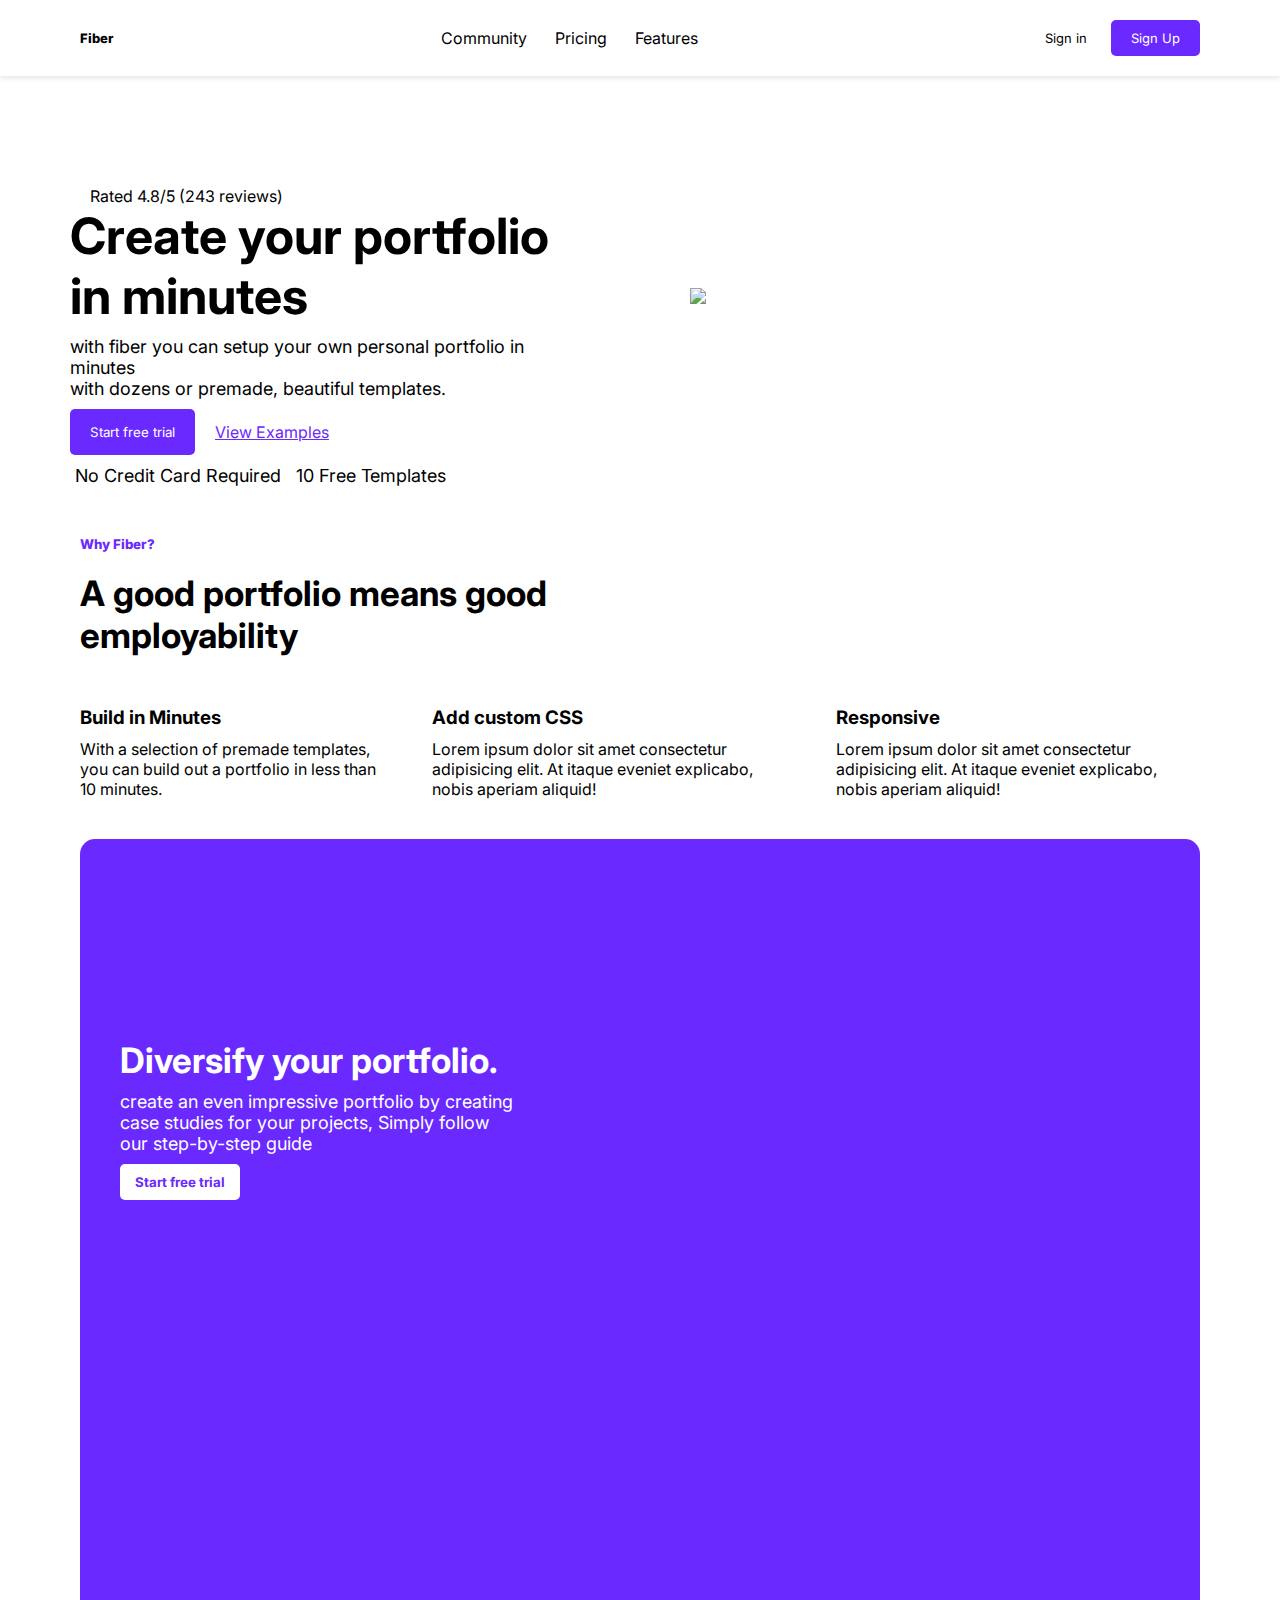
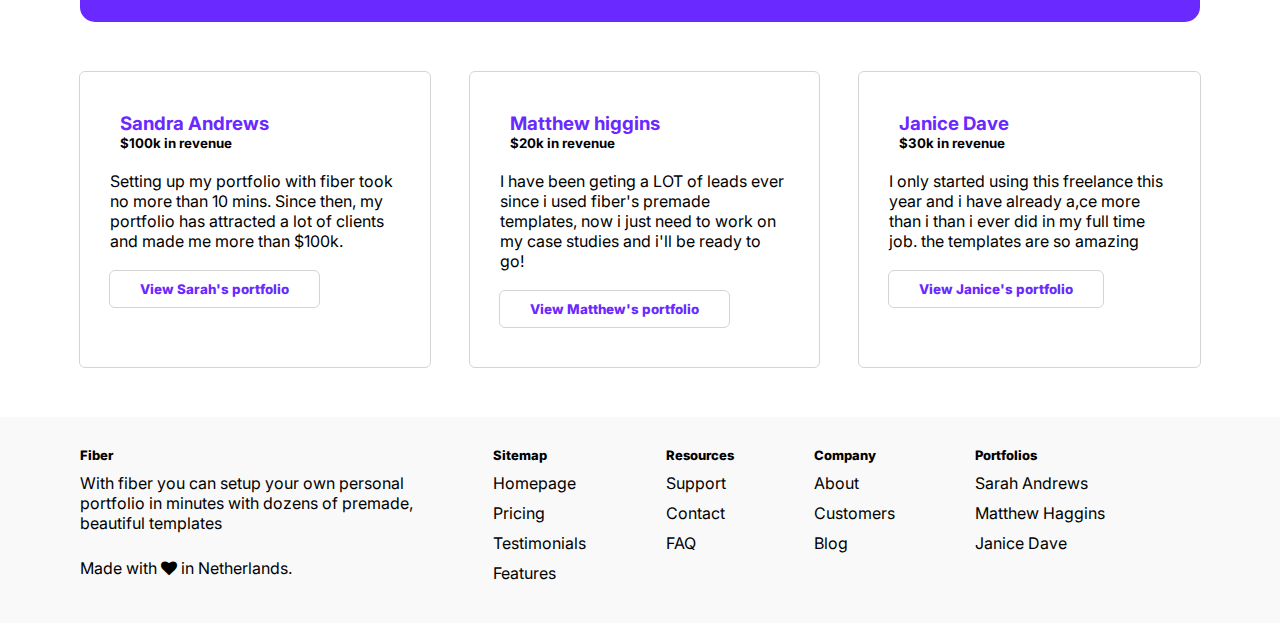
==== index.html @ 01042865 "Add files via upload" ====
<!DOCTYPE html>
<html lang="en">
<head>
    <meta charset="UTF-8">
    <meta name="viewport" content="width=device-width, initial-scale=1.0">
    <link rel="stylesheet" href="https://stackpath.bootstrapcdn.com/font-awesome/4.7.0/css/font-awesome.min.css">

    <link rel="preconnect" href="https://fonts.googleapis.com">
<link rel="preconnect" href="https://fonts.gstatic.com" crossorigin>
<link href="https://fonts.googleapis.com/css2?family=Inter:ital,opsz,wght@0,14..32,100..900;1,14..32,100..900&display=swap" rel="stylesheet">


<!-- <style>
    @import url('https://fonts.googleapis.com/css2?family=Inter:ital,opsz,wght@0,14..32,100..900;1,14..32,100..900&display=swap');
    </style> -->
    
    <title>CSS Web Ass</title>
    <link rel="stylesheet" href="style.css">
</head>
<body>
    <header>
        <nav class="navbar">            
                <a href="###" class="logo">Fiber</a>
                <div class="nav-links">
                    <ul>
                        <li><a href="">Community</a></li>
                        <li><a href="">Pricing</a></li>
                        <li><a href="">Features</a></li>
                    </ul>                  
                </div>
                <div class="nav-buttons">
                    <button class="signin">Sign in</button>
                    <button class="signup">Sign Up</button>
                </div>
                <div class="bar">
                    <i class="fa fa-bars"></i>
                    
                </div>
    
        
        </nav>

    </header>
    
    <!-- Navigation Bar End -->

    <!-- section 1 -->
     <section class="about">
        <div class="Lside">
            <div class="rating">
                <img src="../Assets/star.svg" alt="">
                <img src="../Assets/star.svg" alt="">
                <img src="../Assets/star.svg" alt="">
                <img src="../Assets/star.svg" alt="">
                <img src="../Assets/star.svg" alt="">
                Rated 4.8/5 (243 reviews)
                    
            </div>        
                <h1>Create your portfolio in minutes</h1>
                <p>with fiber you can setup your own personal portfolio in minutes<br>with dozens or premade, beautiful templates.</p>
                <div class="Abtn">
                    <button class="freetrail">Start free trial</button>
                <a href="###" class="VExaples">View Examples</a>
                </div>
                
                <div class="tickmark">
                    <span class="tk"><img src="../Assets/Checkmark.svg" alt=""> No Credit Card Required</span>

                    <span class="tk"><img src="../Assets/Checkmark.svg" alt=""> 10 Free Templates</span>
                    </div>
        </div>
        

        <div class="Rside">
                <img src="images/hero-Illustration.png">
        </div>
        

     </section>

     <!-- section 2 -->
     <section class="why">
            <h5>Why Fiber?</h5>
            <h1>A good portfolio means  good employability</h1>
            <div class="features">
                <div>
                    <img src="../Assets/time.svg" alt="">                
                        <h3>Build in Minutes</h3>
                        <p>With a selection of premade templates, you can build out a portfolio in less than 10 minutes.</p>
                </div>

                <div>
                    <img src="../Assets/code.svg" alt="">                     
                    <h3>Add custom CSS</h3>
                    <p>Lorem ipsum dolor sit amet consectetur adipisicing elit. At itaque eveniet explicabo, nobis aperiam aliquid!</p>
                </div>

                <div>
                    <img src="../Assets/allSizes.svg" alt="">    
                    <h3>Responsive</h3>
                    <p>Lorem ipsum dolor sit amet consectetur adipisicing elit. At itaque eveniet explicabo, nobis aperiam aliquid!</p>
                </div>

            </div>

     </section>

     <!-- section 3 -->
     <section class="diversify">
        <div class="dLside">
                <h1>Diversify your portfolio.</h1>
                <p>create an even impressive portfolio by creating case studies for your projects, Simply follow our step-by-step guide</p>

                <button>Start free trial</button>       
        </div>

        <div class="dRside">
            <img src="images/Page Image.png" alt="">    
        </div>

     </section>

     <!-- section 4 -->
     <section class="testimonials">
        <div class="users">
            <div class="top">
                <img src="../Assets/User Avatar.svg" alt="">
                <div class="det">
                    <h3>Sandra Andrews</h3>
                    <h5>$100k in revenue</h5>
                </div>                
                
            </div>     

            <p>Setting up my portfolio with fiber took no more than 10 mins. Since then, my portfolio has attracted a lot of clients and made me more than $100k.</p>
            <button>View Sarah's portfolio</button>
            
        </div>

        <div class="users">
            <div class="top">
                <img src="../Assets/User Avatar 2.svg" alt="">
                <div class="det">
                    <h3>Matthew higgins</h3>
                    <h5>$20k in revenue</h5>
                </div>
                
            </div>
            

            <p>I have been geting a LOT of leads ever since i used  fiber's premade templates, now i just need to work on my case studies and i'll be ready to go!</p>
            <button>View Matthew's portfolio</button>
            
        </div>

        <div class="users">
            <div class="top">
                <img src="../Assets/User Avatar 32.svg" alt="">
                <div class="det">
                    <h3>Janice Dave</h3>
                    <h5>$30k in revenue</h5>
                </div>              
            </div>            

            <p>I only started using this freelance this year and i have  already a,ce more than i than i ever did in my full time job. the templates are so amazing</p>
            <button>View Janice's portfolio</button>
        </div>

     </section>

          <!-- section 5 -->
    <section class="footer">
    <div class="col">
        <h5>Fiber</h5>
        <p>With fiber you can setup your own personal
            <br> portfolio in minutes with dozens of premade,<br> beautiful templates</p>
        
        Made with <i class="fa fa-heart"></i> in Netherlands.        
    </div>

    <div class="col">
        <h5>Sitemap</h5>
        <ul>
            <li>Homepage</li>
            <li>Pricing</li>
            <li>Testimonials</li>
            <li>Features</li>
        </ul>      
    </div>

    <div class="col">
        <h5>Resources</h5>
        <ul>
            <li>Support</li>
            <li>Contact</li>
            <li>FAQ</li>
        </ul>      
    </div>

    <div class="col">
        <h5>Company</h5>
        <ul>
            <li>About</li>
            <li>Customers</li>
            <li>Blog</li>
        </ul>      
    </div>

    <div class="col">
        <h5>Portfolios</h5>
        <ul>
            <li>Sarah Andrews</li>
            <li>Matthew Haggins</li>
            <li>Janice Dave</li>
        </ul>      
    </div>
</section>
    
</body>
</html>
---- style.css ----
*{
    margin: 0;
    padding: 0;
    /* font-family: Arial, Helvetica, sans-serif; */



  font-family: "Inter", sans-serif;
  /* font-optical-sizing: auto;
  font-weight: <weight>;
  font-style: normal; */
}

/* Nav   bar */

.navbar{
    display: flex;
    justify-content: space-between;
    align-items: center;
    padding: 20px 80px;
    background-color: #fff;
    box-shadow: 0px 2px 5px rgba(0, 0, 0, 0.1);
    
}
.logo{
    font-size: small;
    font-weight: 800;
    text-decoration: none;
    color: inherit;

}
/* .nav-links{
    flex: 1;
    text-align: right;
} */
.nav-links ul li{
    list-style: none;
    display: inline-flex;
    padding: 8px 12px;
    position: relative;
    /* background-color: yellow;    */
}
.nav-links ul li a{
    text-decoration: none;
    color: inherit;

}
.nav-buttons button{
    padding: 10px 20px;
    border-radius: 5px;
    cursor: pointer;
    border: none;
    font-size: small ;
}
.signin{
    background: transparent;
    color: black;
    
}
.signup{ 
    background-color: #6a29ff;
    color: white;   
    
}
.signup:hover{ 
    background-color: #5a20e0; 
    
}
.signin{
    background: transparent;
}
.bar{
    display: none;
}

.Abtn{
    display: flex;
    /* flex-wrap: wrap; */
    /* flex-direction: row; */
    align-items: center;
}

.freetrail{
    border: none;
    color: white;
    background-color: #6a29ff;
    padding: 15px 20px;
    border-radius: 5px;
    margin-right: 20px;
    /* flex: 50%; */
}
.freetrail:hover{
    background-color: #5a20e0;
    cursor: pointer;
}

.VExaples{
    color: #6a29ff;
    /* flex: 50%; */
}

.VExaples:hover{
    color: #1b0550;
    /* flex: 50%; */
}


@media (max-width:700px){
    .nav-buttons{
        display: none;    
    }
    .nav-links{
        display: none;
    }
    .bar{
        display: block;
    }
    .Abtn{
        flex-direction: column;
        align-items: stretch;
    
    }
    /* .freetrail {
        flex: 1;
        text-align: center;
    } */
    .VExaples{
        width: 150px;
        text-align: center;
        margin-left: auto;
        margin-right: auto;
        margin-top: 20px;
    }
}

/* SECTION 2 */
.about{
    margin: 20px 70px;
    /* position: relative; */
    display: flex;
    gap: 100px;
    background-color: #f9f9f9;
    background-color: white;
}


.Lside{
    /* background-color: yellow; */
    width: 80%;
    margin-top: 90px;
    

}
.Lside h1{
    font-size: 50px;
}
.Lside p{
    padding-left: 0;
    padding-top: 10px;
    padding-bottom: 10px;
    font-size: 18px;
}

.Rside{   
    /* background-color: blue; */
    /* padding-left: 0px; */
    width: 80%;
    align-items: center;
    display: flex;   
}

.Rside img{
    width: 100%;
    /* height: 100%; */
    object-fit: cover;
    
 }

@media (max-width:1100px)
{
    .navbar{
        padding: 20px 50px;
    }

    .about{
        flex-direction: column-reverse;
        /* max-width: 100%;
        width: 90%; */
        gap: 2px;
        margin: 10px 30px;
        align-items: center;
        /* background-color: blueviolet; */
        /* align-items: center; */
             
    }
    .Lside{
        padding-left: 30px;
        padding-right: 30px;
        /* align-items: center; */
        
    }
    
    .Rside{
       width: 100%;
       /* align-items: center;             */
    }
    .Lside{
        /* align-items: center; */
        margin-top: 30px;
    }
    
    
}



.tickmark{
    display: flex;
    padding-left: 0;
    padding-top: 10px;
    padding-bottom: 10px;
    font-size: 18px;
}
.tk{
    margin-right: 10px;
}

@media (max-width:700px){
    .tickmark{
        flex-direction: column;
    }
    .tk{
        margin-top: 10px;

    }
}
.why{
    padding: 20px 80px;
    /* background-color: yellow; */
}
.why h5{
    color: #6a29ff;
    font-weight: 800;
    
}
.why h1{
    color: black;
    font-weight: bolder;
    width: 45%;
    font-size: 35px;
    /* background-color: yellow; */
    margin-top: 20px;
    margin-bottom: 20px;
    
}
.features{
    display: flex;
    /* background-color: yellow; */
    gap: 40px;
}
.features h3{
    margin-top: 10px;
    margin-bottom: 10px;
}
@media(max-width:1100px){
    .why{
        padding: 20px 60px;
    }
    .features{
        flex-direction: column;
        margin: 0px 0px;
    }
}

.diversify{
    height: 87vh;
    display: flex;
    background-color: #6a29ff;
    margin: 20px 80px;
    border-radius: 15px;
}
.dLside{
    width: 50%;
    /* height: 190px; */
    color: #fff; 
    margin: 200px 40px;
   
}
/* .chk1{
    position: absolute;
    top: 50px;
    bottom:10px;
    background-color: green;
   
} */
/* .chk2{
    position: absolute;
    background-color: red;
} */
.dLside h1{
    font-size: 35px;
    
}
.dLside p{
    margin-top: 10px;
    margin-bottom: 10px;
    font-size: large;
}
.dLside button{
    padding: 10px 15px;
    border-radius: 5px;
    border: none;
    color: #6a29ff;
    background-color: white;
    font-weight: bolder;
    cursor: pointer;
}
.dLside button:hover{
    background-color: rgb(144, 84, 192);
    transition: 0.3s ease-in-out;
}
.dRside{
    width: 70%;
    margin: 80px 40px;
    /* position: relative; */    
}
.dRside img{
   width: 100%;
   /* height: 100%; */
   object-fit: cover;

}

@media (max-width:1100px)
{
    .diversify{
        flex-direction: column;
        height: fit-content;
        margin: 20px 60px;                 
    }

    .dRside{
        width: auto;
        margin-top: 25px;
        margin-bottom: 50px;       
    }

    .dLside{
        display: flex;
        flex-direction: column;
        gap: 10px;
        width: auto;
        margin-top: 50px;
        margin-bottom: 25px;

    }    
}

.testimonials{
    display: flex;
    margin: 50px 80px;
    gap: 40px;
}
.users{
    outline: 1.5px solid  rgb(216, 211, 211);
    padding: 30px;
    background-color: white;
    /* box-shadow: 0px 2px 5px rgba(0, 0, 0, 0.1); */
    display: block;
    border-radius: 5px;
}
.top{
    display: flex;
}
.det{
    margin: 10px;
}
.det h3{
    color: #6a29ff;
}
.users p{
    margin-top: 10px;
    margin-bottom: 10px;
}
.users button{
    margin-top: 10px;
    margin-bottom: 10px;
    background-color: white;
    border: none;
    outline: 1.5px solid  rgb(216, 211, 211);
    padding: 10px 30px;
    border-radius: 5px;
    color: #6a29ff;
    font-weight: 800;
}
.users button:hover{
    background-color: #1b0550;
    transition: 0.5s;
}

@media(max-width: 1100px){
    .testimonials{
        flex-direction: column;
        margin: 20px 60px;
    }
    .users{
        display: flex;
        flex-direction: column;
    }

}
.footer{
    display: flex;
    gap: 80px;
    padding: 30px 80px;
    /* background-color: rgba(248, 238, 238, 0.849); */
    background-color: #f9f9f9;
}
.col{
    display: block;
}
.col h5{
    margin-bottom: 10px;
    font-size: small;
    font-weight: 800;
    text-decoration: none;
    color: inherit;
}
.col ul li{
    list-style: none;
    margin-bottom: 10px;
}
.col p{
    margin-bottom: 25px;
}

@media(max-width: 1100px){
    .footer{
        flex-direction: column;
        gap: 30px;
        padding: 20px 60px;
    }
    .col p{
        margin-bottom: 10px;
    }
    

}
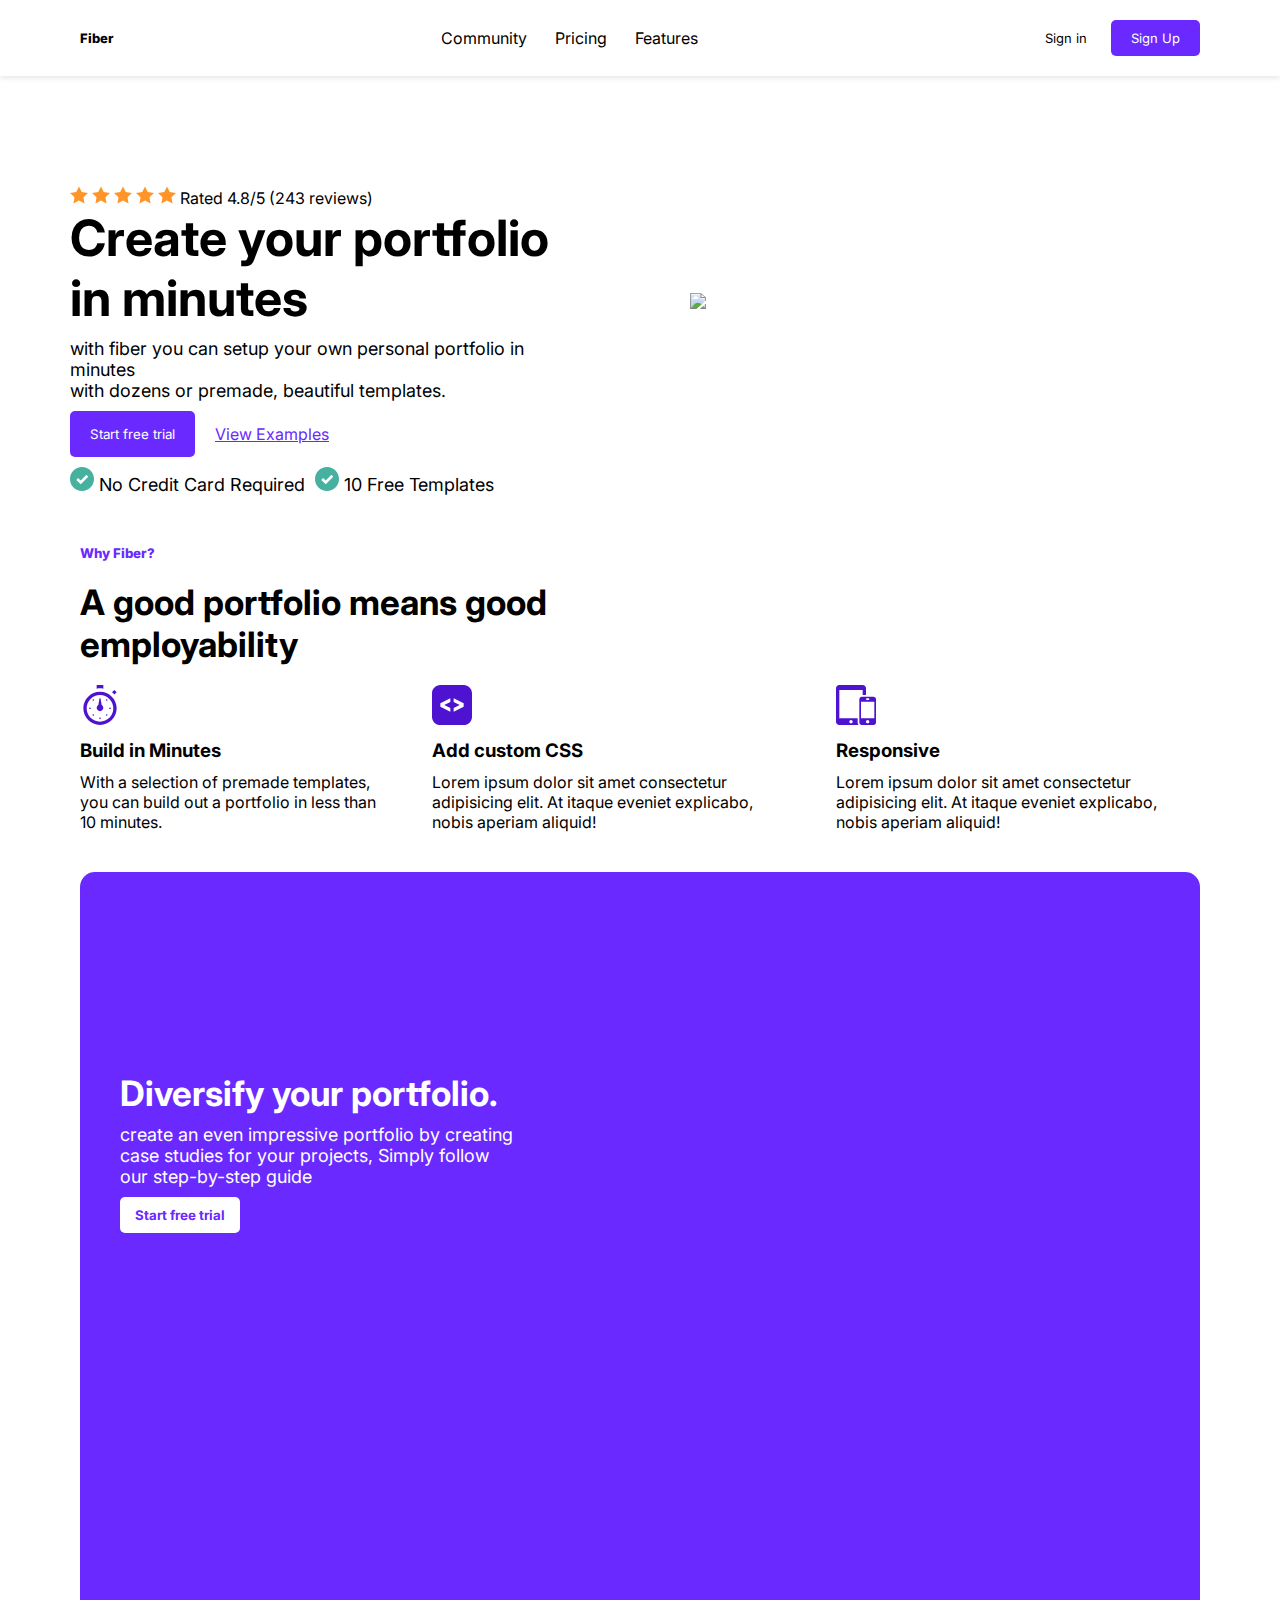
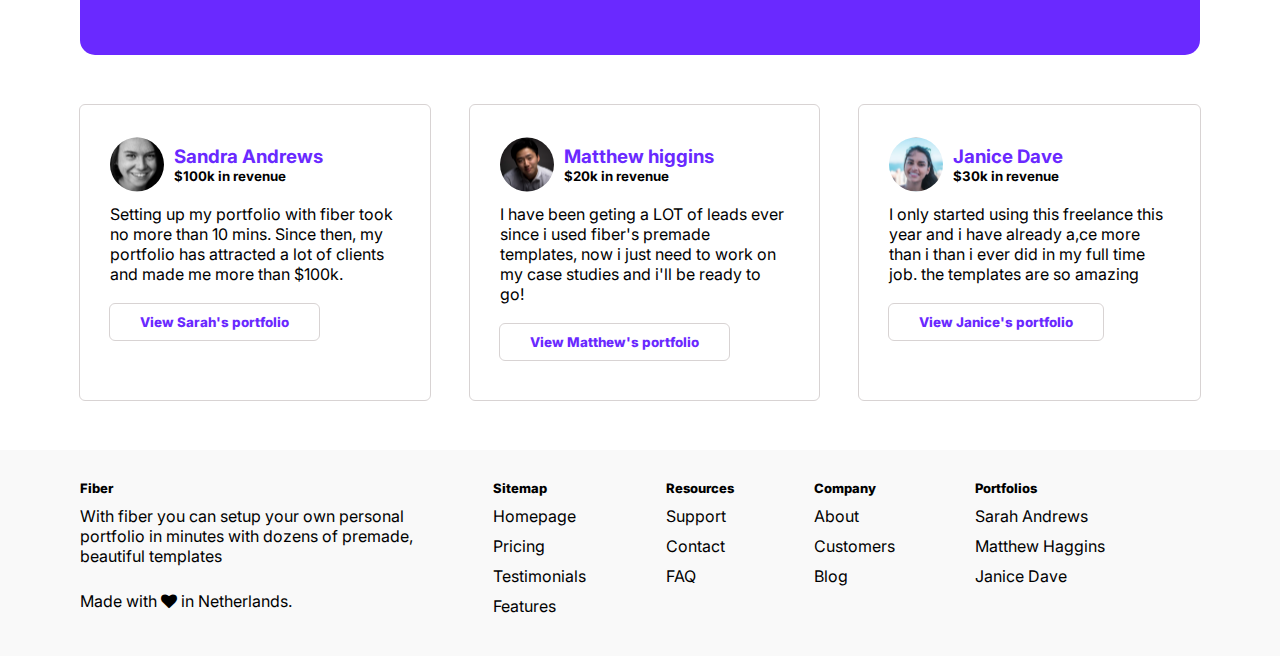
==== commit 02b65cca: "Update index.html" ====
--- a/index.html
+++ b/index.html
@@ -48,11 +48,11 @@
      <section class="about">
         <div class="Lside">
             <div class="rating">
-                <img src="../Assets/star.svg" alt="">
-                <img src="../Assets/star.svg" alt="">
-                <img src="../Assets/star.svg" alt="">
-                <img src="../Assets/star.svg" alt="">
-                <img src="../Assets/star.svg" alt="">
+                <img src="star.svg" alt="">
+                <img src="star.svg" alt="">
+                <img src="star.svg" alt="">
+                <img src="star.svg" alt="">
+                <img src="star.svg" alt="">
                 Rated 4.8/5 (243 reviews)
                     
             </div>        
@@ -64,9 +64,9 @@
                 </div>
                 
                 <div class="tickmark">
-                    <span class="tk"><img src="../Assets/Checkmark.svg" alt=""> No Credit Card Required</span>
-
-                    <span class="tk"><img src="../Assets/Checkmark.svg" alt=""> 10 Free Templates</span>
+                    <span class="tk"><img src="Checkmark.svg" alt=""> No Credit Card Required</span>
+
+                    <span class="tk"><img src="Checkmark.svg" alt=""> 10 Free Templates</span>
                     </div>
         </div>
         
@@ -84,19 +84,19 @@
             <h1>A good portfolio means  good employability</h1>
             <div class="features">
                 <div>
-                    <img src="../Assets/time.svg" alt="">                
+                    <img src="time.svg" alt="">                
                         <h3>Build in Minutes</h3>
                         <p>With a selection of premade templates, you can build out a portfolio in less than 10 minutes.</p>
                 </div>
 
                 <div>
-                    <img src="../Assets/code.svg" alt="">                     
+                    <img src="code.svg" alt="">                     
                     <h3>Add custom CSS</h3>
                     <p>Lorem ipsum dolor sit amet consectetur adipisicing elit. At itaque eveniet explicabo, nobis aperiam aliquid!</p>
                 </div>
 
                 <div>
-                    <img src="../Assets/allSizes.svg" alt="">    
+                    <img src="allSizes.svg" alt="">    
                     <h3>Responsive</h3>
                     <p>Lorem ipsum dolor sit amet consectetur adipisicing elit. At itaque eveniet explicabo, nobis aperiam aliquid!</p>
                 </div>
@@ -124,7 +124,7 @@
      <section class="testimonials">
         <div class="users">
             <div class="top">
-                <img src="../Assets/User Avatar.svg" alt="">
+                <img src="User Avatar.svg" alt="">
                 <div class="det">
                     <h3>Sandra Andrews</h3>
                     <h5>$100k in revenue</h5>
@@ -139,7 +139,7 @@
 
         <div class="users">
             <div class="top">
-                <img src="../Assets/User Avatar 2.svg" alt="">
+                <img src="User Avatar 2.svg" alt="">
                 <div class="det">
                     <h3>Matthew higgins</h3>
                     <h5>$20k in revenue</h5>
@@ -155,7 +155,7 @@
 
         <div class="users">
             <div class="top">
-                <img src="../Assets/User Avatar 32.svg" alt="">
+                <img src="User Avatar 32.svg" alt="">
                 <div class="det">
                     <h3>Janice Dave</h3>
                     <h5>$30k in revenue</h5>
@@ -217,4 +217,4 @@
 </section>
     
 </body>
-</html>+</html>
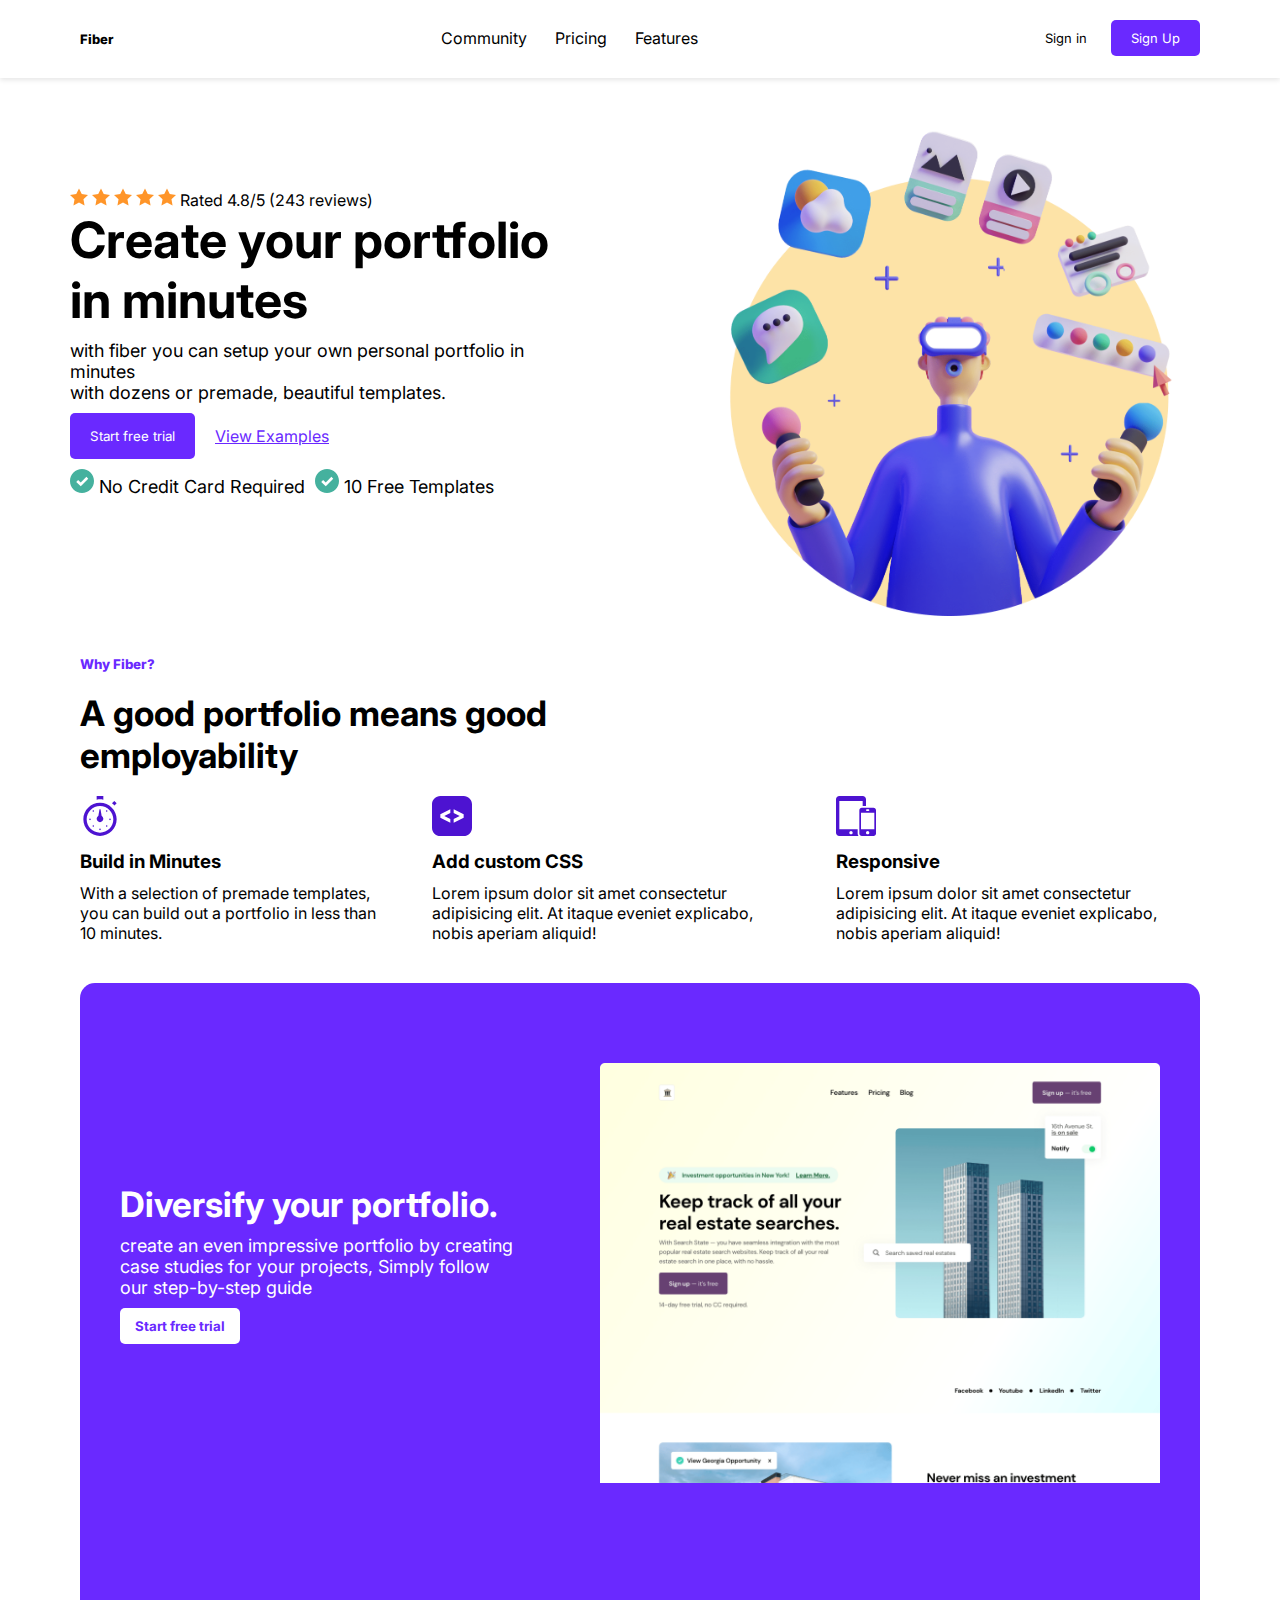
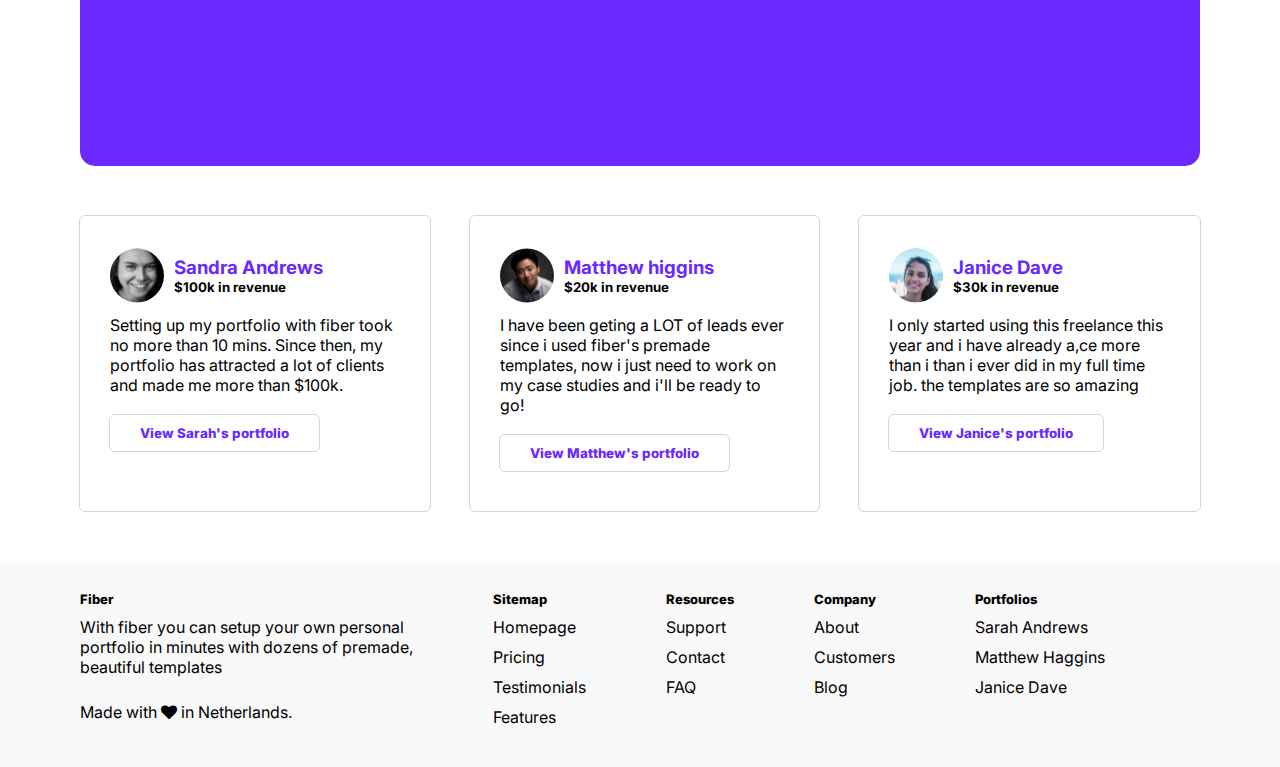
==== commit 7a9e8a53: "Add files via upload" ====
--- a/index.html
+++ b/index.html
@@ -72,7 +72,7 @@
         
 
         <div class="Rside">
-                <img src="images/hero-Illustration.png">
+                <img src="hero-Illustration.png">
         </div>
         
 
@@ -115,7 +115,7 @@
         </div>
 
         <div class="dRside">
-            <img src="images/Page Image.png" alt="">    
+            <img src="Page Image.png" alt="">    
         </div>
 
      </section>
@@ -217,4 +217,4 @@
 </section>
     
 </body>
-</html>
+</html>--- a/style.css
+++ b/style.css
@@ -28,6 +28,9 @@
     text-decoration: none;
     color: inherit;
 
+}
+.logo:hover{
+    color: #6a29ff;
 }
 /* .nav-links{
     flex: 1;
@@ -40,11 +43,27 @@
     position: relative;
     /* background-color: yellow;    */
 }
+/* .nav-links ul li:hover{
+    color: #6a29ff;
+} */
 .nav-links ul li a{
     text-decoration: none;
     color: inherit;
 
 }
+.nav-links ul li a::after{
+    content: '';
+    width: 0%;
+    height: 2px;
+    background: #6a29ff;
+    display: block;
+    margin: auto;
+    transition: 0.5s;
+}
+.nav-links ul li a:hover::after{
+    width: 100%;
+}
+
 .nav-buttons button{
     padding: 10px 20px;
     border-radius: 5px;
@@ -56,6 +75,18 @@
     background: transparent;
     color: black;
     
+}
+.signin::after{
+    content: '';
+    width: 0%;
+    height: 2px;
+    background: #6a29ff;
+    display: block;
+    margin: auto;
+    transition: 0.5s;
+}
+.signin:hover::after{
+    width: 100%;
 }
 .signup{ 
     background-color: #6a29ff;
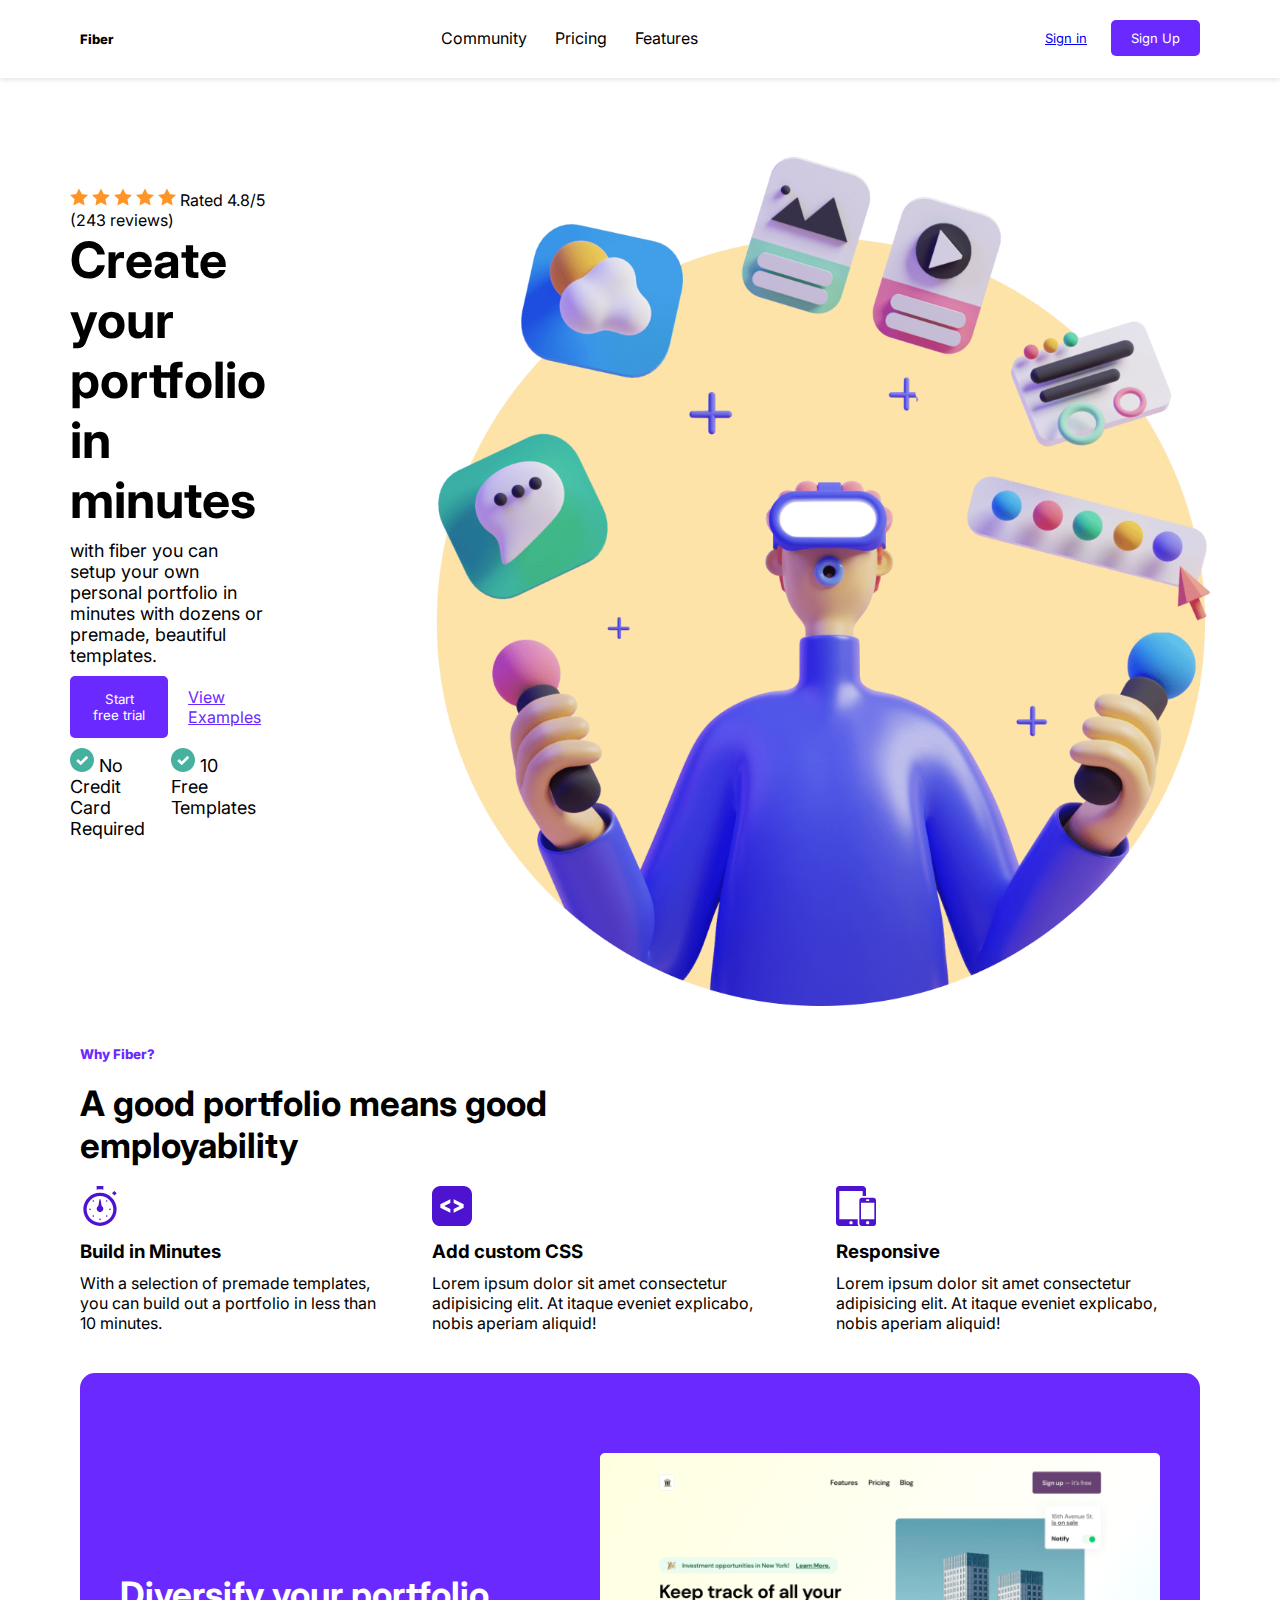
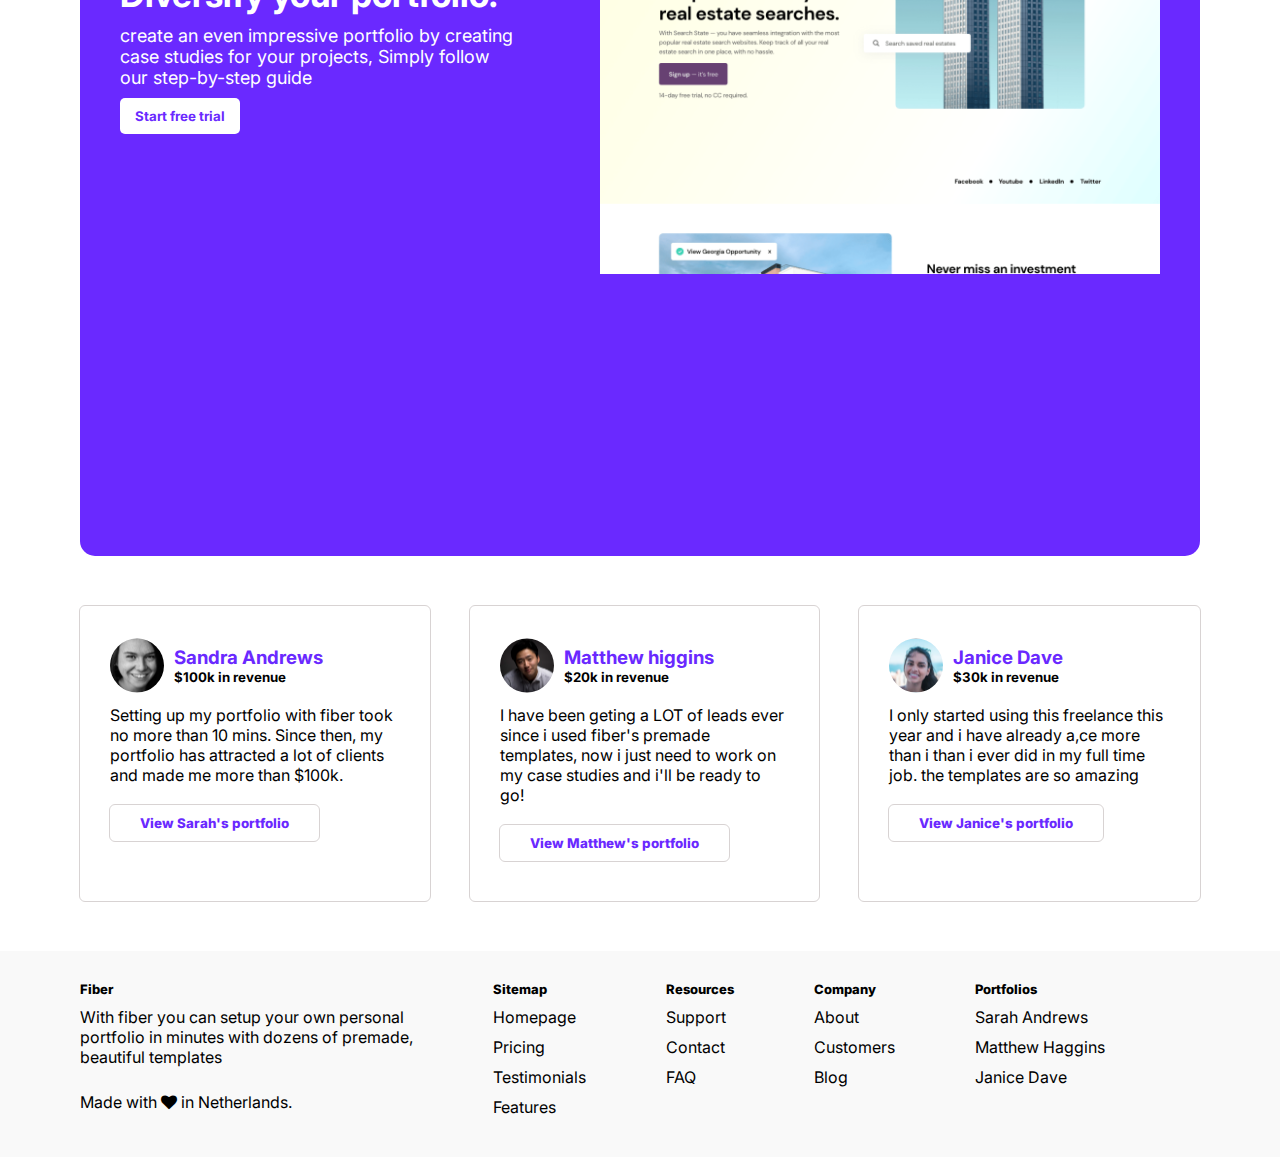
==== commit 246bc3ed: "Update index.html" ====
--- a/index.html
+++ b/index.html
@@ -29,7 +29,7 @@
                     </ul>                  
                 </div>
                 <div class="nav-buttons">
-                    <button class="signin">Sign in</button>
+                    <button class="signin"><a href="index2.html">Sign in</a></button>
                     <button class="signup">Sign Up</button>
                 </div>
                 <div class="bar">
@@ -53,33 +53,35 @@
                 <img src="star.svg" alt="">
                 <img src="star.svg" alt="">
                 <img src="star.svg" alt="">
-                Rated 4.8/5 (243 reviews)
-                    
-            </div>        
+                Rated 4.8/5 (243 reviews)                    
+            </div>
+            <div class="create">
                 <h1>Create your portfolio in minutes</h1>
-                <p>with fiber you can setup your own personal portfolio in minutes<br>with dozens or premade, beautiful templates.</p>
+                <p>with fiber you can setup your own personal portfolio in minutes with dozens or premade, beautiful templates.</p>
                 <div class="Abtn">
                     <button class="freetrail">Start free trial</button>
-                <a href="###" class="VExaples">View Examples</a>
+                    <a href="###" class="VExaples">View Examples</a>
                 </div>
                 
                 <div class="tickmark">
                     <span class="tk"><img src="Checkmark.svg" alt=""> No Credit Card Required</span>
 
                     <span class="tk"><img src="Checkmark.svg" alt=""> 10 Free Templates</span>
-                    </div>
+                </div>
+            </div>        
+                
         </div>
         
 
-        <div class="Rside">
+        <!-- <div class="Rside">
                 <img src="hero-Illustration.png">
-        </div>
-        
+        </div> -->
+        <img src="hero-Illustration.png" class="Rside">
 
      </section>
 
      <!-- section 2 -->
-     <section class="why">
+    <section class="why">
             <h5>Why Fiber?</h5>
             <h1>A good portfolio means  good employability</h1>
             <div class="features">
@@ -217,4 +219,4 @@
 </section>
     
 </body>
-</html>+</html>
--- a/style.css
+++ b/style.css
@@ -136,7 +136,7 @@
 }
 
 
-@media (max-width:700px){
+@media (max-width:1100px){
     .nav-buttons{
         display: none;    
     }
@@ -433,6 +433,7 @@
     .testimonials{
         flex-direction: column;
         margin: 20px 60px;
+        gap: 10px;
     }
     .users{
         display: flex;
